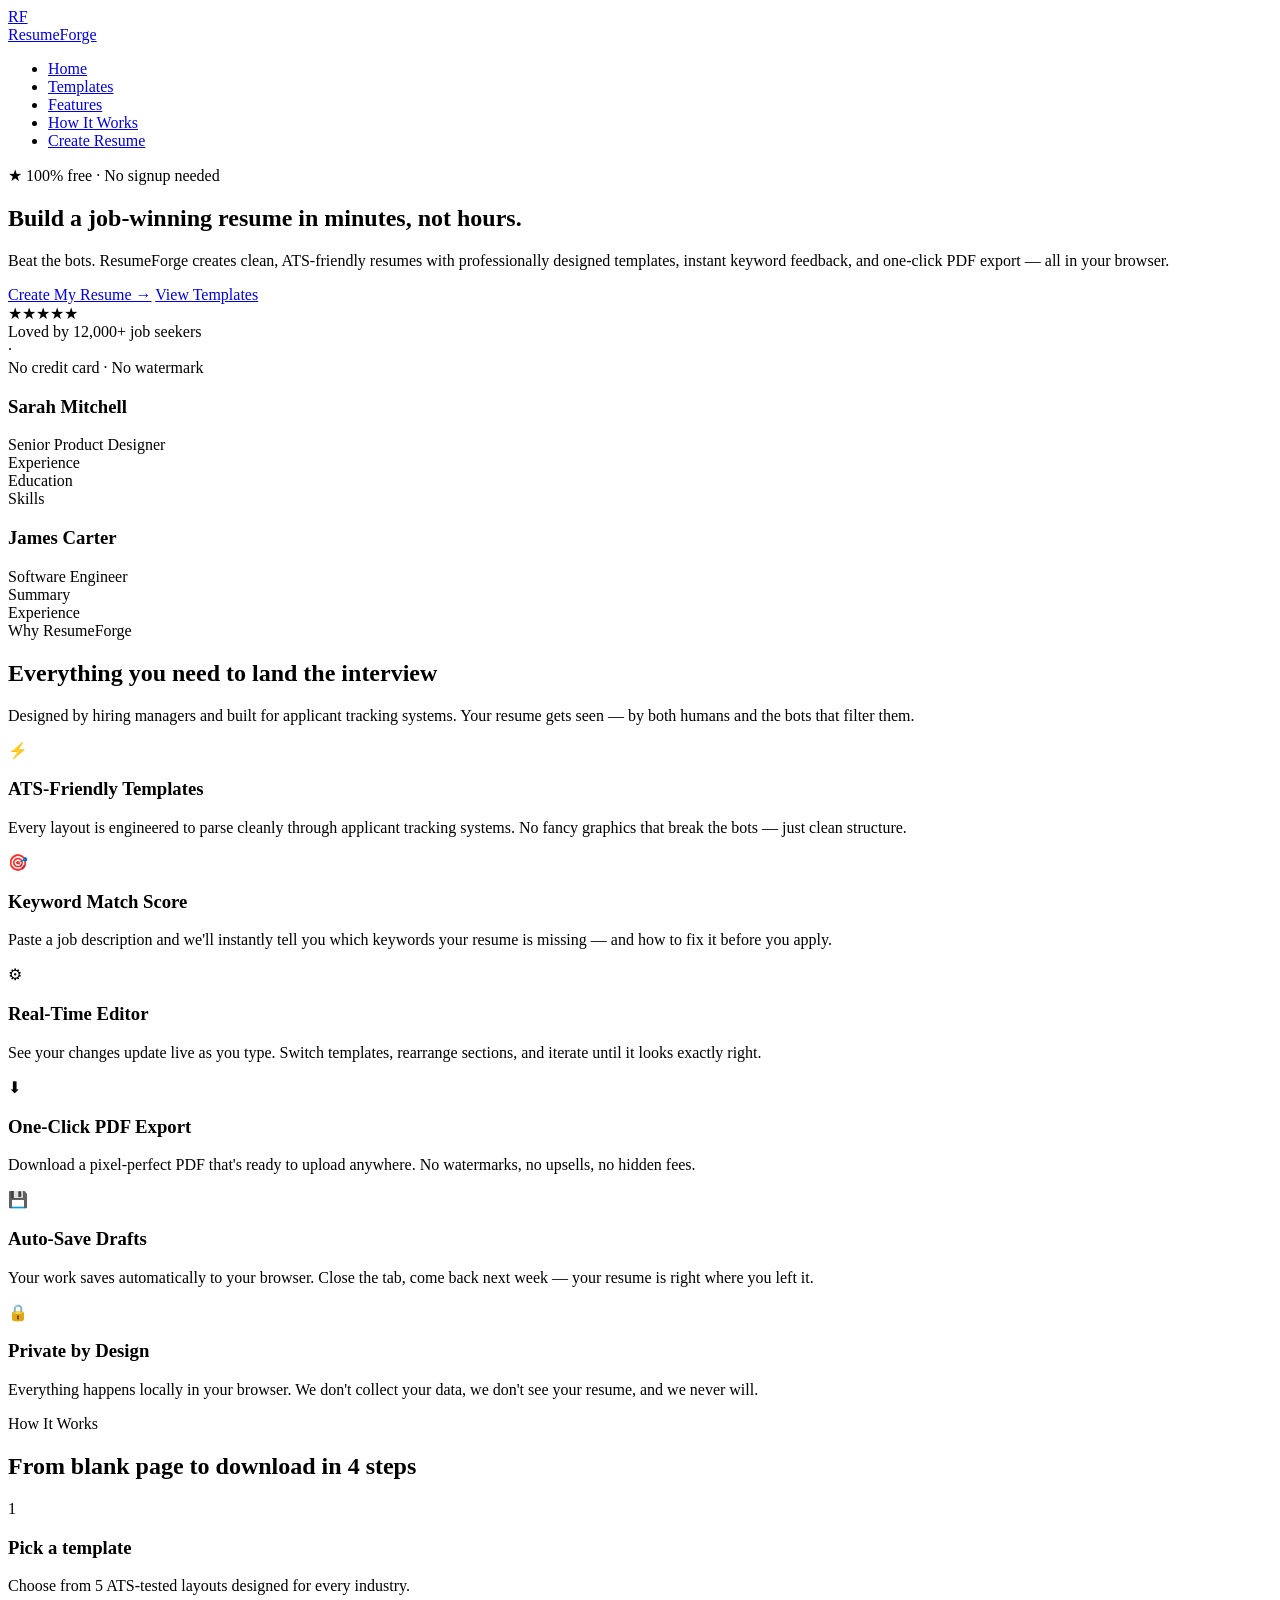
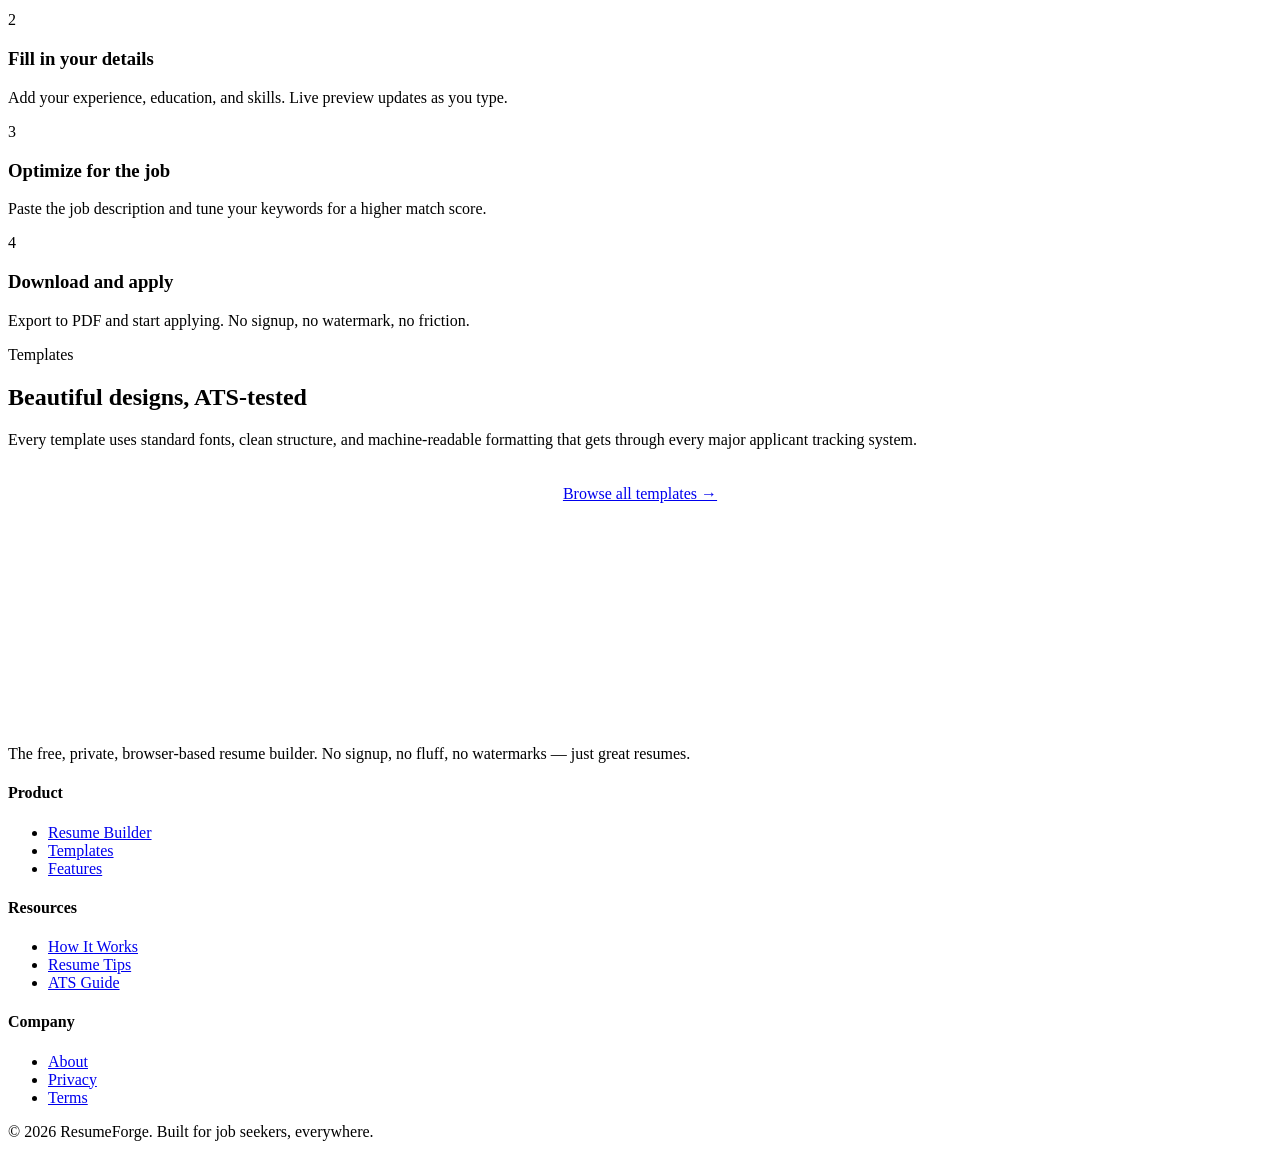
==== index.html @ 17ccef75 "Add initial index.html for ResumeForge project" ====
<!DOCTYPE html>
<html lang="en">
<head>
  <meta charset="UTF-8" />
  <meta name="viewport" content="width=device-width, initial-scale=1.0" />
  <title>ResumeForge — ATS-Friendly Resume Builder</title>
  <meta name="description" content="Create a professional, ATS-friendly resume in minutes. Choose from beautiful templates, get keyword feedback, and download as PDF — completely free." />
  <link rel="stylesheet" href="styles.css" />
  <link rel="preconnect" href="https://fonts.googleapis.com">
  <link rel="preconnect" href="https://fonts.gstatic.com" crossorigin>
  <link href="https://fonts.googleapis.com/css2?family=Inter:wght@400;500;600;700;800&display=swap" rel="stylesheet">
</head>
<body>

<!-- ============== NAVBAR ============== -->
<nav class="navbar">
  <div class="nav-inner">
    <a href="index.html" class="logo">
      <div class="logo-mark">RF</div>
      ResumeForge
    </a>
    <ul class="nav-links">
      <li><a href="index.html" class="active">Home</a></li>
      <li><a href="templates.html">Templates</a></li>
      <li><a href="#features">Features</a></li>
      <li><a href="#how">How It Works</a></li>
      <li><a href="builder.html" class="btn btn-primary btn-sm">Create Resume</a></li>
    </ul>
  </div>
</nav>

<!-- ============== HERO ============== -->
<section class="hero">
  <div class="hero-inner">
    <div class="hero-text">
      <div class="hero-eyebrow">
        <span>★</span> 100% free · No signup needed
      </div>
      <h1>Build a job-winning resume in <span>minutes</span>, not hours.</h1>
      <p class="lead">Beat the bots. ResumeForge creates clean, ATS-friendly resumes with professionally designed templates, instant keyword feedback, and one-click PDF export — all in your browser.</p>
      <div class="hero-cta">
        <a href="builder.html" class="btn btn-primary btn-lg">Create My Resume →</a>
        <a href="templates.html" class="btn btn-secondary btn-lg">View Templates</a>
      </div>
      <div class="hero-trust">
        <div>
          <div class="stars">★★★★★</div>
          <div>Loved by 12,000+ job seekers</div>
        </div>
        <div>·</div>
        <div>No credit card · No watermark</div>
      </div>
    </div>

    <div class="hero-visual">
      <div class="hero-resume-card">
        <div class="mini-resume">
          <h3>Sarah Mitchell</h3>
          <div class="mini-title">Senior Product Designer</div>
          <div class="mini-section">
            <div class="mini-section-title">Experience</div>
            <div class="mini-line med"></div>
            <div class="mini-line short"></div>
            <div class="mini-line"></div>
            <div class="mini-line med"></div>
          </div>
          <div class="mini-section">
            <div class="mini-section-title">Education</div>
            <div class="mini-line med"></div>
            <div class="mini-line short"></div>
          </div>
          <div class="mini-section">
            <div class="mini-section-title">Skills</div>
            <div class="mini-line"></div>
            <div class="mini-line short"></div>
          </div>
        </div>
      </div>
      <div class="hero-resume-card-2">
        <div class="mini-resume">
          <h3>James Carter</h3>
          <div class="mini-title">Software Engineer</div>
          <div class="mini-section">
            <div class="mini-section-title">Summary</div>
            <div class="mini-line"></div>
            <div class="mini-line med"></div>
          </div>
          <div class="mini-section">
            <div class="mini-section-title">Experience</div>
            <div class="mini-line med"></div>
            <div class="mini-line short"></div>
          </div>
        </div>
      </div>
    </div>
  </div>
</section>

<!-- ============== FEATURES ============== -->
<section class="section features" id="features">
  <div class="section-inner">
    <div class="section-header">
      <div class="section-eyebrow">Why ResumeForge</div>
      <h2>Everything you need to land the interview</h2>
      <p class="subtitle">Designed by hiring managers and built for applicant tracking systems. Your resume gets seen — by both humans and the bots that filter them.</p>
    </div>
    <div class="feature-grid">
      <div class="feature-card">
        <div class="feature-icon">⚡</div>
        <h3>ATS-Friendly Templates</h3>
        <p>Every layout is engineered to parse cleanly through applicant tracking systems. No fancy graphics that break the bots — just clean structure.</p>
      </div>
      <div class="feature-card">
        <div class="feature-icon">🎯</div>
        <h3>Keyword Match Score</h3>
        <p>Paste a job description and we'll instantly tell you which keywords your resume is missing — and how to fix it before you apply.</p>
      </div>
      <div class="feature-card">
        <div class="feature-icon">⚙</div>
        <h3>Real-Time Editor</h3>
        <p>See your changes update live as you type. Switch templates, rearrange sections, and iterate until it looks exactly right.</p>
      </div>
      <div class="feature-card">
        <div class="feature-icon">⬇</div>
        <h3>One-Click PDF Export</h3>
        <p>Download a pixel-perfect PDF that's ready to upload anywhere. No watermarks, no upsells, no hidden fees.</p>
      </div>
      <div class="feature-card">
        <div class="feature-icon">💾</div>
        <h3>Auto-Save Drafts</h3>
        <p>Your work saves automatically to your browser. Close the tab, come back next week — your resume is right where you left it.</p>
      </div>
      <div class="feature-card">
        <div class="feature-icon">🔒</div>
        <h3>Private by Design</h3>
        <p>Everything happens locally in your browser. We don't collect your data, we don't see your resume, and we never will.</p>
      </div>
    </div>
  </div>
</section>

<!-- ============== HOW IT WORKS ============== -->
<section class="section" id="how">
  <div class="section-inner">
    <div class="section-header">
      <div class="section-eyebrow">How It Works</div>
      <h2>From blank page to download in 4 steps</h2>
    </div>
    <div class="steps-grid">
      <div class="step">
        <div class="step-number">1</div>
        <h3>Pick a template</h3>
        <p>Choose from 5 ATS-tested layouts designed for every industry.</p>
      </div>
      <div class="step">
        <div class="step-number">2</div>
        <h3>Fill in your details</h3>
        <p>Add your experience, education, and skills. Live preview updates as you type.</p>
      </div>
      <div class="step">
        <div class="step-number">3</div>
        <h3>Optimize for the job</h3>
        <p>Paste the job description and tune your keywords for a higher match score.</p>
      </div>
      <div class="step">
        <div class="step-number">4</div>
        <h3>Download and apply</h3>
        <p>Export to PDF and start applying. No signup, no watermark, no friction.</p>
      </div>
    </div>
  </div>
</section>

<!-- ============== TEMPLATE PREVIEW ============== -->
<section class="section" style="background:var(--bg-light);">
  <div class="section-inner">
    <div class="section-header">
      <div class="section-eyebrow">Templates</div>
      <h2>Beautiful designs, ATS-tested</h2>
      <p class="subtitle">Every template uses standard fonts, clean structure, and machine-readable formatting that gets through every major applicant tracking system.</p>
    </div>
    <div class="templates-grid" id="home-templates"></div>
    <div style="text-align:center;margin-top:36px;">
      <a href="templates.html" class="btn btn-primary btn-lg">Browse all templates →</a>
    </div>
  </div>
</section>

<!-- ============== FINAL CTA ============== -->
<section class="section" style="background:linear-gradient(135deg, var(--primary), var(--primary-dark));color:white;text-align:center;">
  <div class="section-inner">
    <h2 style="color:white;font-size:2.6rem;margin-bottom:16px;">Ready to land your next role?</h2>
    <p style="color:rgba(255,255,255,0.9);font-size:1.15rem;max-width:560px;margin:0 auto 32px;">Stop wrestling with Word templates. Build your resume in 10 minutes and walk away with a polished PDF.</p>
    <a href="builder.html" class="btn btn-lg" style="background:white;color:var(--primary);">Start Building — It's Free →</a>
  </div>
</section>

<!-- ============== FOOTER ============== -->
<footer class="footer">
  <div class="footer-inner">
    <div class="footer-brand">
      <div class="logo" style="color:white;">
        <div class="logo-mark">RF</div>
        ResumeForge
      </div>
      <p>The free, private, browser-based resume builder. No signup, no fluff, no watermarks — just great resumes.</p>
    </div>
    <div>
      <h4>Product</h4>
      <ul>
        <li><a href="builder.html">Resume Builder</a></li>
        <li><a href="templates.html">Templates</a></li>
        <li><a href="#features">Features</a></li>
      </ul>
    </div>
    <div>
      <h4>Resources</h4>
      <ul>
        <li><a href="#how">How It Works</a></li>
        <li><a href="#">Resume Tips</a></li>
        <li><a href="#">ATS Guide</a></li>
      </ul>
    </div>
    <div>
      <h4>Company</h4>
      <ul>
        <li><a href="#">About</a></li>
        <li><a href="#">Privacy</a></li>
        <li><a href="#">Terms</a></li>
      </ul>
    </div>
  </div>
  <div class="footer-bottom">
    © 2026 ResumeForge. Built for job seekers, everywhere.
  </div>
</footer>

<script src="js/templates.js"></script>
<script src="js/main.js"></script>
</body>
</html>
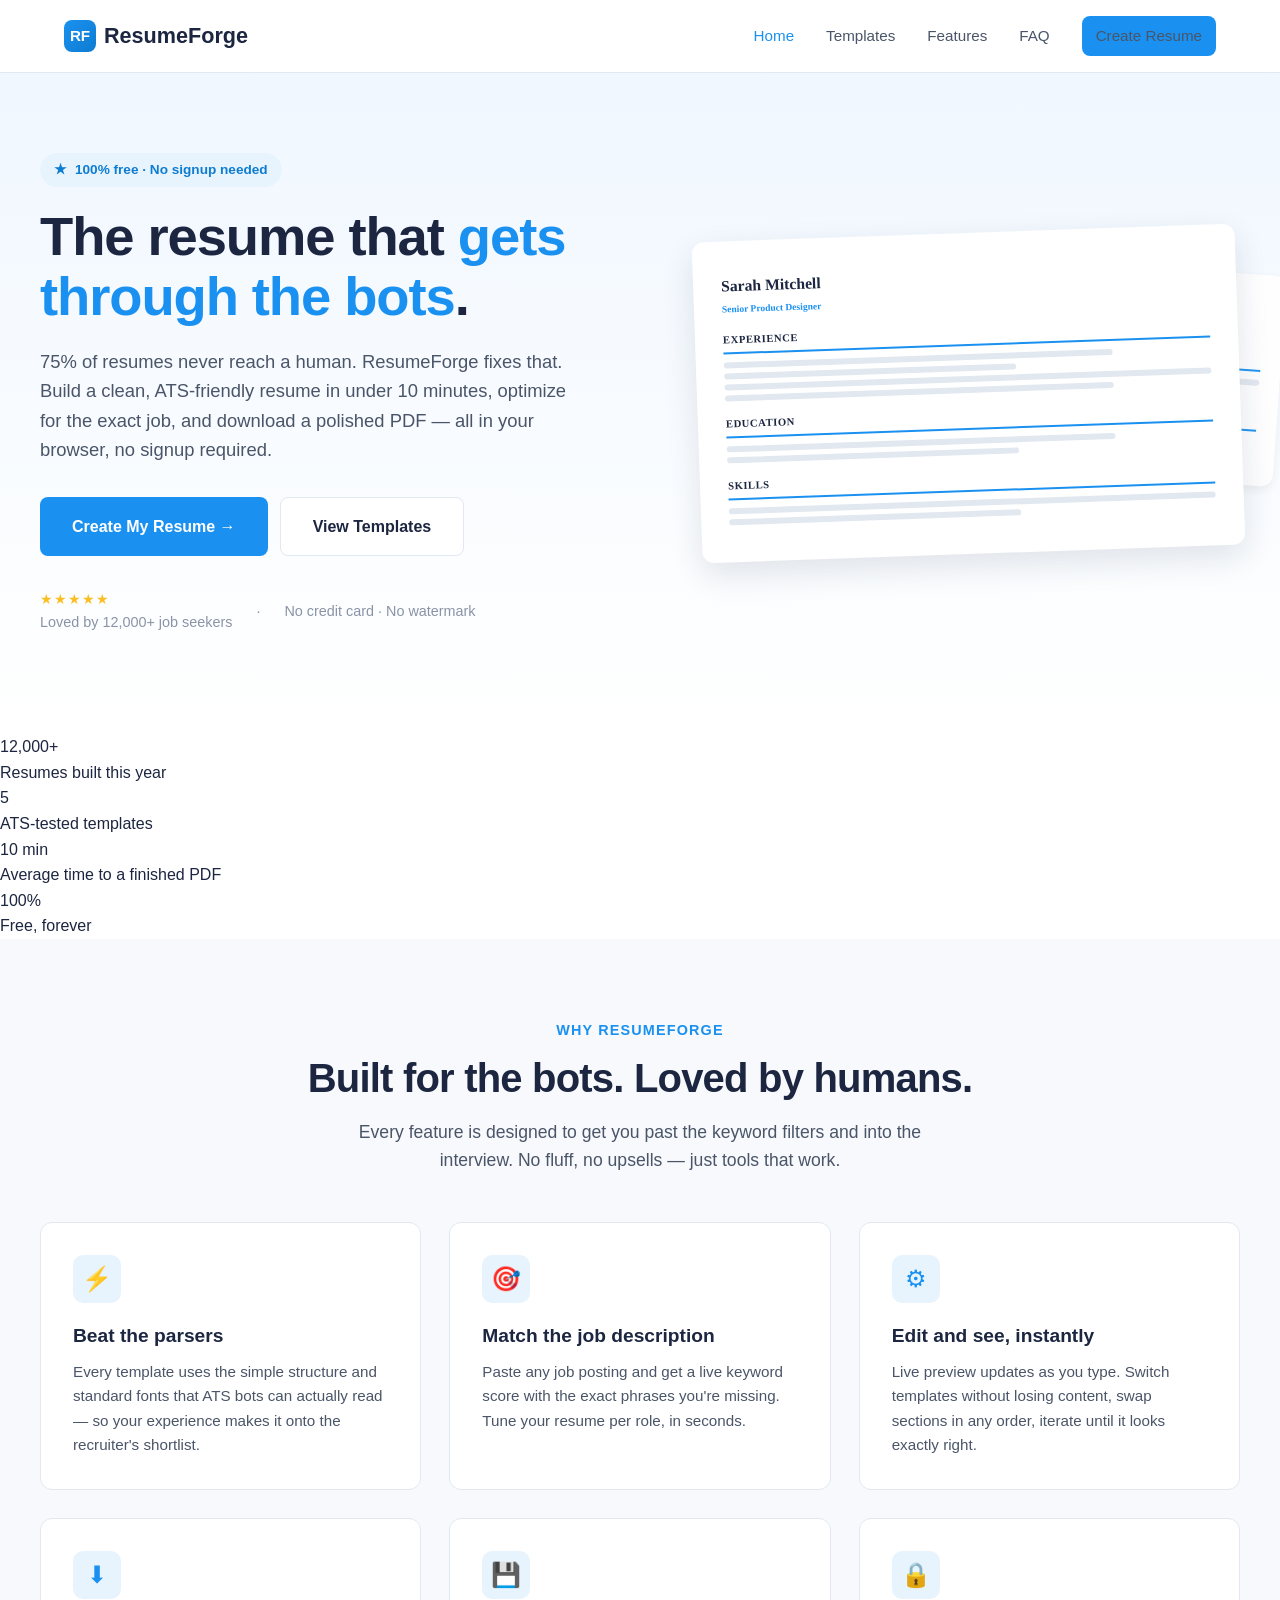
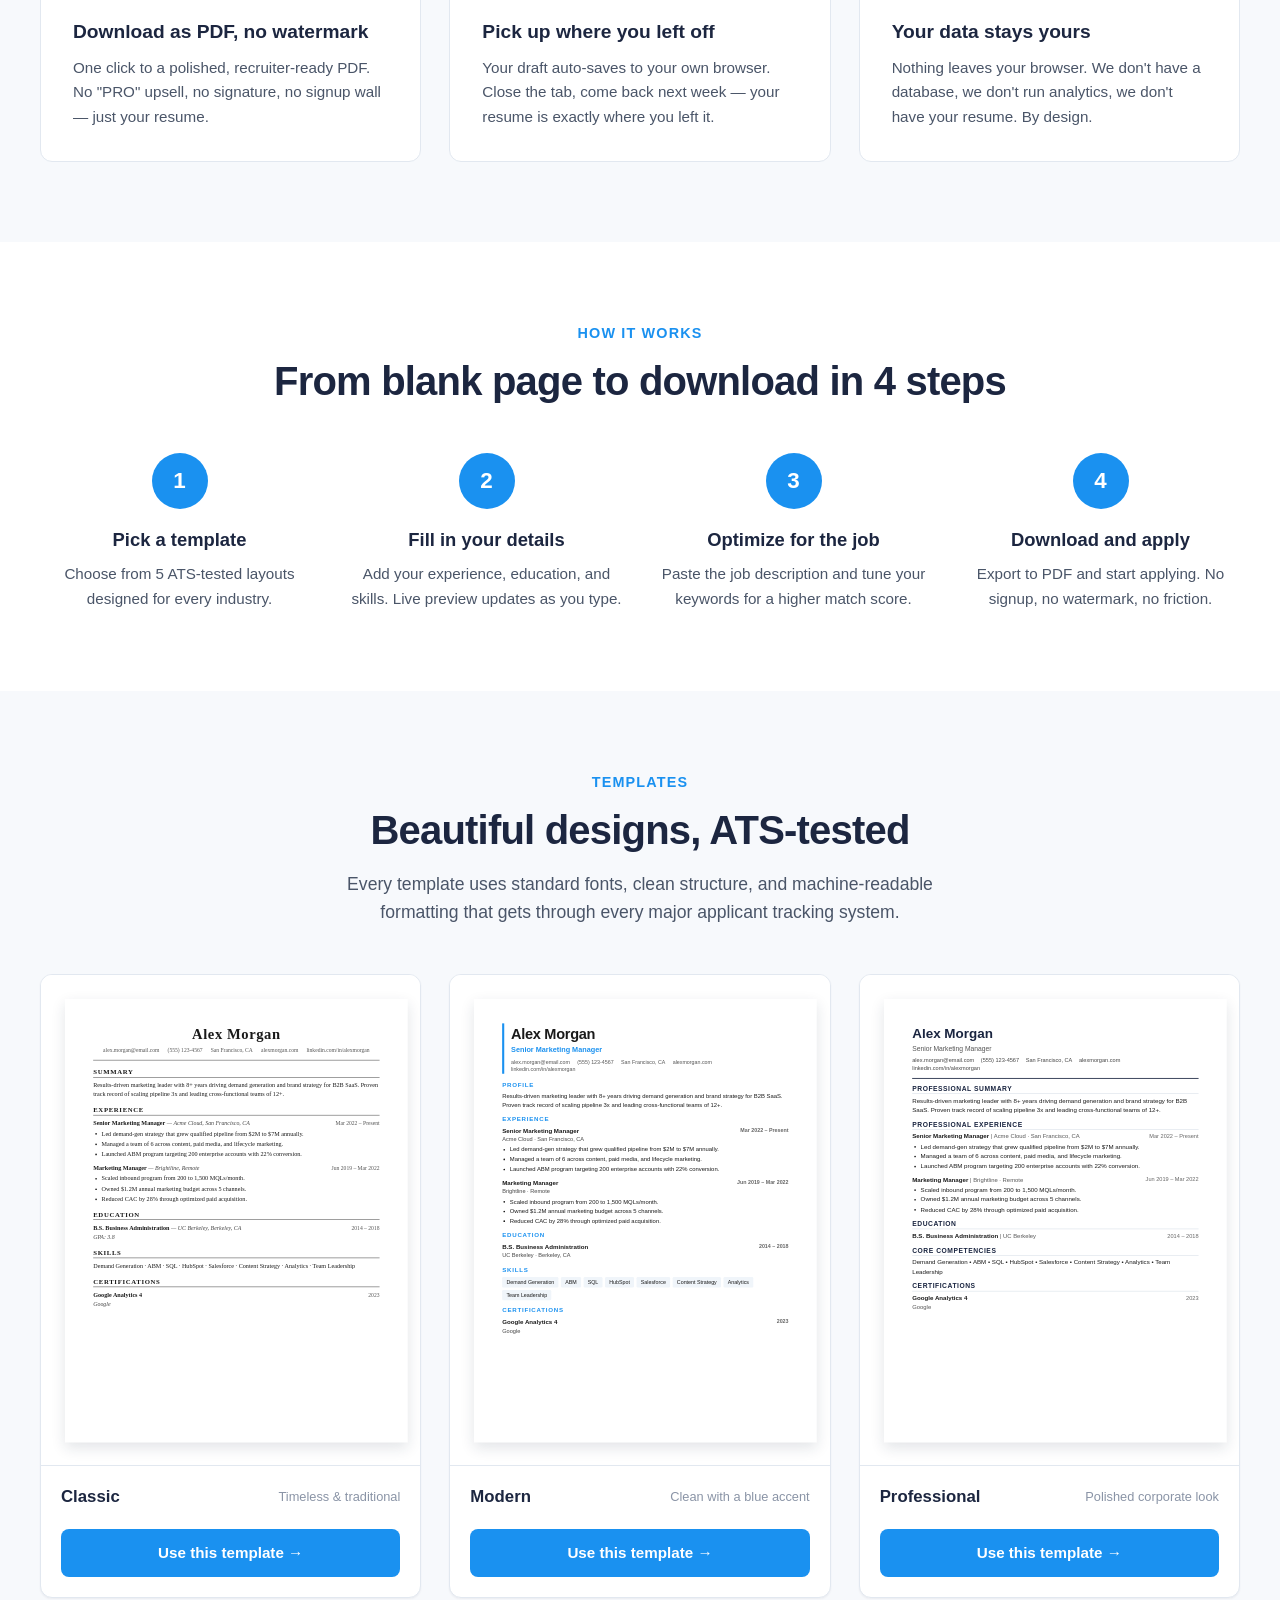
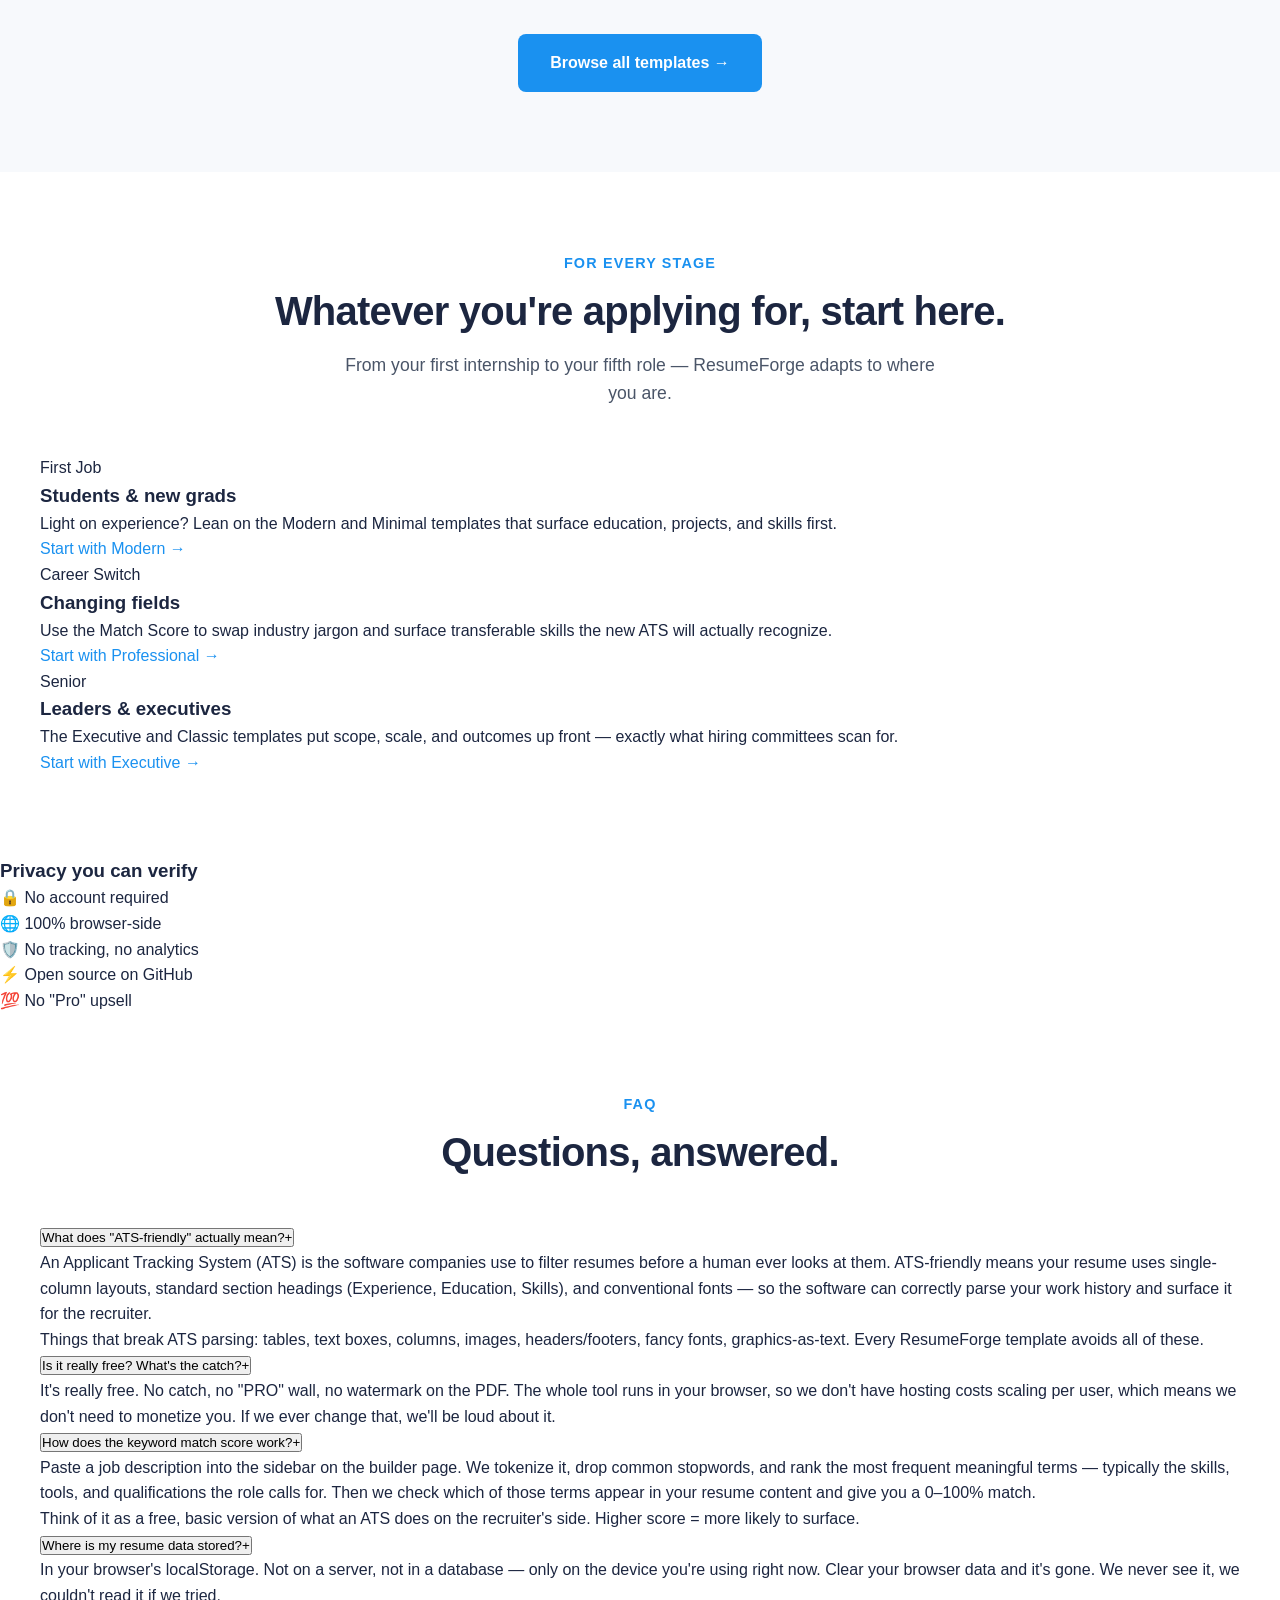
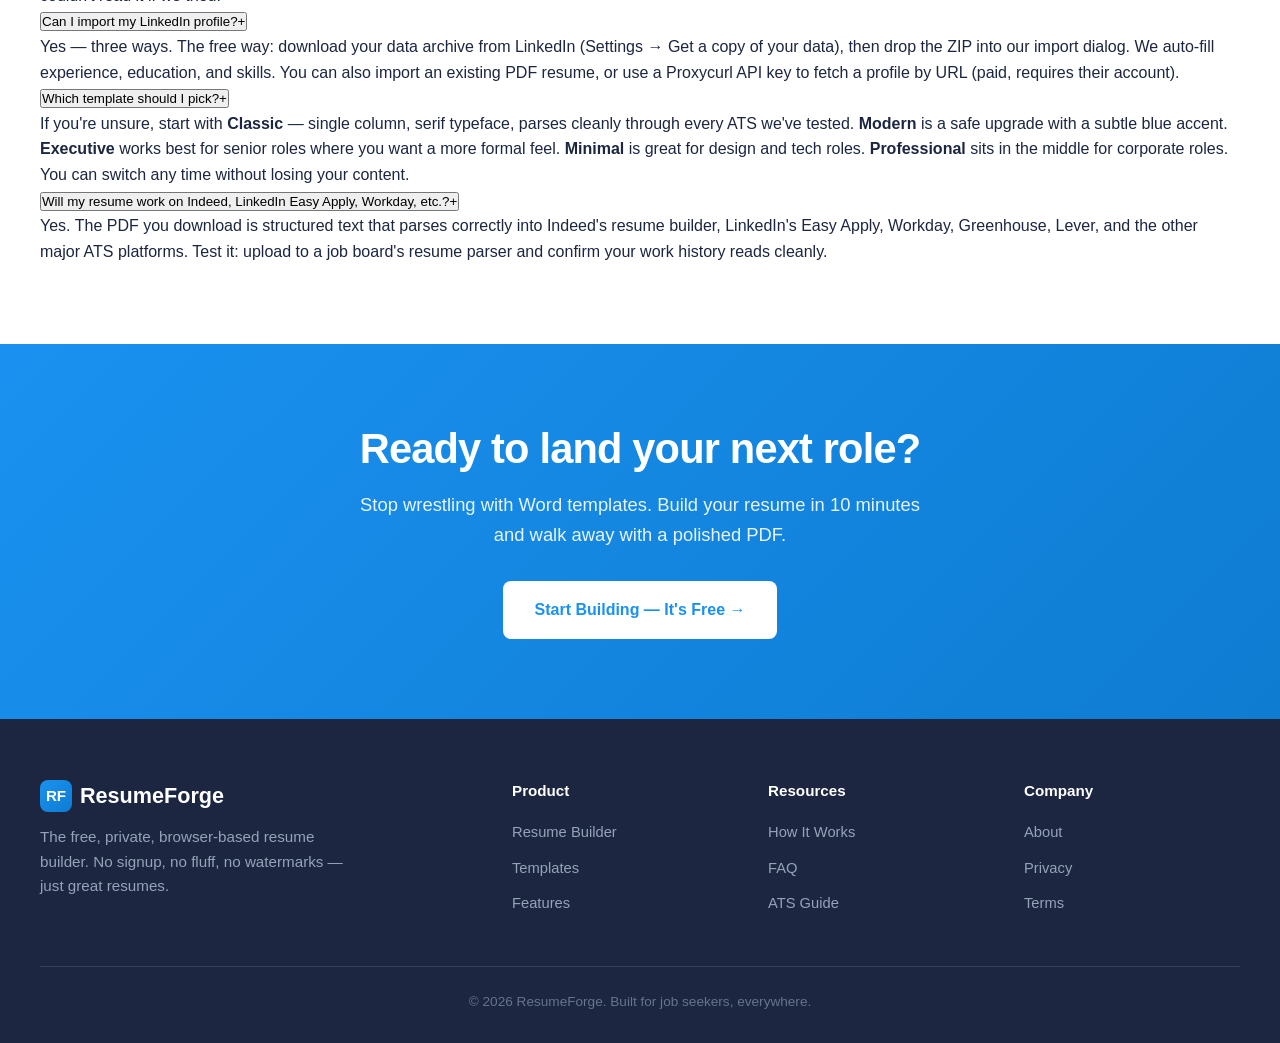
==== commit 93f5d221: "Refactor index.html for improved layout and content" ====
--- a/index.html
+++ b/index.html
@@ -11,231 +11,153 @@
   <link href="https://fonts.googleapis.com/css2?family=Inter:wght@400;500;600;700;800&display=swap" rel="stylesheet">
 </head>
 <body>
-
-<!-- ============== NAVBAR ============== -->
-<nav class="navbar">
-  <div class="nav-inner">
-    <a href="index.html" class="logo">
-      <div class="logo-mark">RF</div>
-      ResumeForge
-    </a>
-    <ul class="nav-links">
-      <li><a href="index.html" class="active">Home</a></li>
-      <li><a href="templates.html">Templates</a></li>
-      <li><a href="#features">Features</a></li>
-      <li><a href="#how">How It Works</a></li>
-      <li><a href="builder.html" class="btn btn-primary btn-sm">Create Resume</a></li>
-    </ul>
-  </div>
-</nav>
-
-<!-- ============== HERO ============== -->
-<section class="hero">
-  <div class="hero-inner">
-    <div class="hero-text">
-      <div class="hero-eyebrow">
-        <span>★</span> 100% free · No signup needed
-      </div>
-      <h1>Build a job-winning resume in <span>minutes</span>, not hours.</h1>
-      <p class="lead">Beat the bots. ResumeForge creates clean, ATS-friendly resumes with professionally designed templates, instant keyword feedback, and one-click PDF export — all in your browser.</p>
-      <div class="hero-cta">
-        <a href="builder.html" class="btn btn-primary btn-lg">Create My Resume →</a>
-        <a href="templates.html" class="btn btn-secondary btn-lg">View Templates</a>
-      </div>
-      <div class="hero-trust">
-        <div>
-          <div class="stars">★★★★★</div>
-          <div>Loved by 12,000+ job seekers</div>
-        </div>
-        <div>·</div>
-        <div>No credit card · No watermark</div>
-      </div>
+<nav class="navbar"><div class="nav-inner">
+  <a href="index.html" class="logo"><div class="logo-mark">RF</div>ResumeForge</a>
+  <ul class="nav-links">
+    <li><a href="index.html" class="active">Home</a></li>
+    <li><a href="templates.html">Templates</a></li>
+    <li><a href="#features">Features</a></li>
+    <li><a href="#faq">FAQ</a></li>
+    <li><a href="builder.html" class="btn btn-primary btn-sm">Create Resume</a></li>
+  </ul>
+</div></nav>
+<section class="hero"><div class="hero-inner">
+  <div class="hero-text">
+    <div class="hero-eyebrow"><span>★</span> 100% free · No signup needed</div>
+    <h1>The resume that <span>gets through the bots</span>.</h1>
+    <p class="lead">75% of resumes never reach a human. ResumeForge fixes that. Build a clean, ATS-friendly resume in under 10 minutes, optimize for the exact job, and download a polished PDF — all in your browser, no signup required.</p>
+    <div class="hero-cta">
+      <a href="builder.html" class="btn btn-primary btn-lg">Create My Resume →</a>
+      <a href="templates.html" class="btn btn-secondary btn-lg">View Templates</a>
     </div>
-
-    <div class="hero-visual">
-      <div class="hero-resume-card">
-        <div class="mini-resume">
-          <h3>Sarah Mitchell</h3>
-          <div class="mini-title">Senior Product Designer</div>
-          <div class="mini-section">
-            <div class="mini-section-title">Experience</div>
-            <div class="mini-line med"></div>
-            <div class="mini-line short"></div>
-            <div class="mini-line"></div>
-            <div class="mini-line med"></div>
-          </div>
-          <div class="mini-section">
-            <div class="mini-section-title">Education</div>
-            <div class="mini-line med"></div>
-            <div class="mini-line short"></div>
-          </div>
-          <div class="mini-section">
-            <div class="mini-section-title">Skills</div>
-            <div class="mini-line"></div>
-            <div class="mini-line short"></div>
-          </div>
-        </div>
-      </div>
-      <div class="hero-resume-card-2">
-        <div class="mini-resume">
-          <h3>James Carter</h3>
-          <div class="mini-title">Software Engineer</div>
-          <div class="mini-section">
-            <div class="mini-section-title">Summary</div>
-            <div class="mini-line"></div>
-            <div class="mini-line med"></div>
-          </div>
-          <div class="mini-section">
-            <div class="mini-section-title">Experience</div>
-            <div class="mini-line med"></div>
-            <div class="mini-line short"></div>
-          </div>
-        </div>
-      </div>
+    <div class="hero-trust">
+      <div><div class="stars">★★★★★</div><div>Loved by 12,000+ job seekers</div></div>
+      <div>·</div>
+      <div>No credit card · No watermark</div>
     </div>
   </div>
-</section>
-
-<!-- ============== FEATURES ============== -->
-<section class="section features" id="features">
-  <div class="section-inner">
-    <div class="section-header">
-      <div class="section-eyebrow">Why ResumeForge</div>
-      <h2>Everything you need to land the interview</h2>
-      <p class="subtitle">Designed by hiring managers and built for applicant tracking systems. Your resume gets seen — by both humans and the bots that filter them.</p>
-    </div>
-    <div class="feature-grid">
-      <div class="feature-card">
-        <div class="feature-icon">⚡</div>
-        <h3>ATS-Friendly Templates</h3>
-        <p>Every layout is engineered to parse cleanly through applicant tracking systems. No fancy graphics that break the bots — just clean structure.</p>
+  <div class="hero-visual">
+    <div class="hero-resume-card"><div class="mini-resume">
+      <h3>Sarah Mitchell</h3>
+      <div class="mini-title">Senior Product Designer</div>
+      <div class="mini-section"><div class="mini-section-title">Experience</div>
+        <div class="mini-line med"></div><div class="mini-line short"></div><div class="mini-line"></div><div class="mini-line med"></div>
       </div>
-      <div class="feature-card">
-        <div class="feature-icon">🎯</div>
-        <h3>Keyword Match Score</h3>
-        <p>Paste a job description and we'll instantly tell you which keywords your resume is missing — and how to fix it before you apply.</p>
+      <div class="mini-section"><div class="mini-section-title">Education</div>
+        <div class="mini-line med"></div><div class="mini-line short"></div>
       </div>
-      <div class="feature-card">
-        <div class="feature-icon">⚙</div>
-        <h3>Real-Time Editor</h3>
-        <p>See your changes update live as you type. Switch templates, rearrange sections, and iterate until it looks exactly right.</p>
+      <div class="mini-section"><div class="mini-section-title">Skills</div>
+        <div class="mini-line"></div><div class="mini-line short"></div>
       </div>
-      <div class="feature-card">
-        <div class="feature-icon">⬇</div>
-        <h3>One-Click PDF Export</h3>
-        <p>Download a pixel-perfect PDF that's ready to upload anywhere. No watermarks, no upsells, no hidden fees.</p>
+    </div></div>
+    <div class="hero-resume-card-2"><div class="mini-resume">
+      <h3>James Carter</h3>
+      <div class="mini-title">Software Engineer</div>
+      <div class="mini-section"><div class="mini-section-title">Summary</div>
+        <div class="mini-line"></div><div class="mini-line med"></div>
       </div>
-      <div class="feature-card">
-        <div class="feature-icon">💾</div>
-        <h3>Auto-Save Drafts</h3>
-        <p>Your work saves automatically to your browser. Close the tab, come back next week — your resume is right where you left it.</p>
+      <div class="mini-section"><div class="mini-section-title">Experience</div>
+        <div class="mini-line med"></div><div class="mini-line short"></div>
       </div>
-      <div class="feature-card">
-        <div class="feature-icon">🔒</div>
-        <h3>Private by Design</h3>
-        <p>Everything happens locally in your browser. We don't collect your data, we don't see your resume, and we never will.</p>
-      </div>
-    </div>
+    </div></div>
   </div>
-</section>
-
-<!-- ============== HOW IT WORKS ============== -->
-<section class="section" id="how">
-  <div class="section-inner">
-    <div class="section-header">
-      <div class="section-eyebrow">How It Works</div>
-      <h2>From blank page to download in 4 steps</h2>
-    </div>
-    <div class="steps-grid">
-      <div class="step">
-        <div class="step-number">1</div>
-        <h3>Pick a template</h3>
-        <p>Choose from 5 ATS-tested layouts designed for every industry.</p>
-      </div>
-      <div class="step">
-        <div class="step-number">2</div>
-        <h3>Fill in your details</h3>
-        <p>Add your experience, education, and skills. Live preview updates as you type.</p>
-      </div>
-      <div class="step">
-        <div class="step-number">3</div>
-        <h3>Optimize for the job</h3>
-        <p>Paste the job description and tune your keywords for a higher match score.</p>
-      </div>
-      <div class="step">
-        <div class="step-number">4</div>
-        <h3>Download and apply</h3>
-        <p>Export to PDF and start applying. No signup, no watermark, no friction.</p>
-      </div>
-    </div>
+</div></section>
+<section class="stats-bar"><div class="stats-bar-inner">
+  <div class="stat-block"><span class="stat-num">12,000+</span><div class="stat-label">Resumes built this year</div></div>
+  <div class="stat-block"><span class="stat-num">5</span><div class="stat-label">ATS-tested templates</div></div>
+  <div class="stat-block"><span class="stat-num">10 min</span><div class="stat-label">Average time to a finished PDF</div></div>
+  <div class="stat-block"><span class="stat-num">100%</span><div class="stat-label">Free, forever</div></div>
+</div></section>
+<section class="section features" id="features"><div class="section-inner">
+  <div class="section-header">
+    <div class="section-eyebrow">Why ResumeForge</div>
+    <h2>Built for the bots. Loved by humans.</h2>
+    <p class="subtitle">Every feature is designed to get you past the keyword filters and into the interview. No fluff, no upsells — just tools that work.</p>
   </div>
-</section>
-
-<!-- ============== TEMPLATE PREVIEW ============== -->
-<section class="section" style="background:var(--bg-light);">
-  <div class="section-inner">
-    <div class="section-header">
-      <div class="section-eyebrow">Templates</div>
-      <h2>Beautiful designs, ATS-tested</h2>
-      <p class="subtitle">Every template uses standard fonts, clean structure, and machine-readable formatting that gets through every major applicant tracking system.</p>
-    </div>
-    <div class="templates-grid" id="home-templates"></div>
-    <div style="text-align:center;margin-top:36px;">
-      <a href="templates.html" class="btn btn-primary btn-lg">Browse all templates →</a>
-    </div>
+  <div class="feature-grid">
+    <div class="feature-card"><div class="feature-icon">⚡</div><h3>Beat the parsers</h3><p>Every template uses the simple structure and standard fonts that ATS bots can actually read — so your experience makes it onto the recruiter's shortlist.</p></div>
+    <div class="feature-card"><div class="feature-icon">🎯</div><h3>Match the job description</h3><p>Paste any job posting and get a live keyword score with the exact phrases you're missing. Tune your resume per role, in seconds.</p></div>
+    <div class="feature-card"><div class="feature-icon">⚙</div><h3>Edit and see, instantly</h3><p>Live preview updates as you type. Switch templates without losing content, swap sections in any order, iterate until it looks exactly right.</p></div>
+    <div class="feature-card"><div class="feature-icon">⬇</div><h3>Download as PDF, no watermark</h3><p>One click to a polished, recruiter-ready PDF. No "PRO" upsell, no signature, no signup wall — just your resume.</p></div>
+    <div class="feature-card"><div class="feature-icon">💾</div><h3>Pick up where you left off</h3><p>Your draft auto-saves to your own browser. Close the tab, come back next week — your resume is exactly where you left it.</p></div>
+    <div class="feature-card"><div class="feature-icon">🔒</div><h3>Your data stays yours</h3><p>Nothing leaves your browser. We don't have a database, we don't run analytics, we don't have your resume. By design.</p></div>
   </div>
-</section>
-
-<!-- ============== FINAL CTA ============== -->
-<section class="section" style="background:linear-gradient(135deg, var(--primary), var(--primary-dark));color:white;text-align:center;">
-  <div class="section-inner">
-    <h2 style="color:white;font-size:2.6rem;margin-bottom:16px;">Ready to land your next role?</h2>
-    <p style="color:rgba(255,255,255,0.9);font-size:1.15rem;max-width:560px;margin:0 auto 32px;">Stop wrestling with Word templates. Build your resume in 10 minutes and walk away with a polished PDF.</p>
-    <a href="builder.html" class="btn btn-lg" style="background:white;color:var(--primary);">Start Building — It's Free →</a>
+</div></section>
+<section class="section" id="how"><div class="section-inner">
+  <div class="section-header">
+    <div class="section-eyebrow">How It Works</div>
+    <h2>From blank page to download in 4 steps</h2>
   </div>
-</section>
-
-<!-- ============== FOOTER ============== -->
-<footer class="footer">
-  <div class="footer-inner">
-    <div class="footer-brand">
-      <div class="logo" style="color:white;">
-        <div class="logo-mark">RF</div>
-        ResumeForge
-      </div>
-      <p>The free, private, browser-based resume builder. No signup, no fluff, no watermarks — just great resumes.</p>
-    </div>
-    <div>
-      <h4>Product</h4>
-      <ul>
-        <li><a href="builder.html">Resume Builder</a></li>
-        <li><a href="templates.html">Templates</a></li>
-        <li><a href="#features">Features</a></li>
-      </ul>
-    </div>
-    <div>
-      <h4>Resources</h4>
-      <ul>
-        <li><a href="#how">How It Works</a></li>
-        <li><a href="#">Resume Tips</a></li>
-        <li><a href="#">ATS Guide</a></li>
-      </ul>
-    </div>
-    <div>
-      <h4>Company</h4>
-      <ul>
-        <li><a href="#">About</a></li>
-        <li><a href="#">Privacy</a></li>
-        <li><a href="#">Terms</a></li>
-      </ul>
-    </div>
+  <div class="steps-grid">
+    <div class="step"><div class="step-number">1</div><h3>Pick a template</h3><p>Choose from 5 ATS-tested layouts designed for every industry.</p></div>
+    <div class="step"><div class="step-number">2</div><h3>Fill in your details</h3><p>Add your experience, education, and skills. Live preview updates as you type.</p></div>
+    <div class="step"><div class="step-number">3</div><h3>Optimize for the job</h3><p>Paste the job description and tune your keywords for a higher match score.</p></div>
+    <div class="step"><div class="step-number">4</div><h3>Download and apply</h3><p>Export to PDF and start applying. No signup, no watermark, no friction.</p></div>
   </div>
-  <div class="footer-bottom">
-    © 2026 ResumeForge. Built for job seekers, everywhere.
+</div></section>
+<section class="section" style="background:var(--bg-light);"><div class="section-inner">
+  <div class="section-header">
+    <div class="section-eyebrow">Templates</div>
+    <h2>Beautiful designs, ATS-tested</h2>
+    <p class="subtitle">Every template uses standard fonts, clean structure, and machine-readable formatting that gets through every major applicant tracking system.</p>
   </div>
+  <div class="templates-grid" id="home-templates"></div>
+  <div style="text-align:center;margin-top:36px;"><a href="templates.html" class="btn btn-primary btn-lg">Browse all templates →</a></div>
+</div></section>
+<section class="section usecases"><div class="section-inner">
+  <div class="section-header">
+    <div class="section-eyebrow">For every stage</div>
+    <h2>Whatever you're applying for, start here.</h2>
+    <p class="subtitle">From your first internship to your fifth role — ResumeForge adapts to where you are.</p>
+  </div>
+  <div class="usecase-grid">
+    <div class="usecase-card"><span class="usecase-tag">First Job</span><h3>Students &amp; new grads</h3><p>Light on experience? Lean on the Modern and Minimal templates that surface education, projects, and skills first.</p><a href="builder.html?template=modern">Start with Modern →</a></div>
+    <div class="usecase-card"><span class="usecase-tag">Career Switch</span><h3>Changing fields</h3><p>Use the Match Score to swap industry jargon and surface transferable skills the new ATS will actually recognize.</p><a href="builder.html?template=professional">Start with Professional →</a></div>
+    <div class="usecase-card"><span class="usecase-tag">Senior</span><h3>Leaders &amp; executives</h3><p>The Executive and Classic templates put scope, scale, and outcomes up front — exactly what hiring committees scan for.</p><a href="builder.html?template=executive">Start with Executive →</a></div>
+  </div>
+</div></section>
+<section class="trust-strip"><div class="trust-strip-inner">
+  <h3>Privacy you can verify</h3>
+  <div class="trust-badges">
+    <div class="trust-badge"><span class="badge-icon">🔒</span> No account required</div>
+    <div class="trust-badge"><span class="badge-icon">🌐</span> 100% browser-side</div>
+    <div class="trust-badge"><span class="badge-icon">🛡️</span> No tracking, no analytics</div>
+    <div class="trust-badge"><span class="badge-icon">⚡</span> Open source on GitHub</div>
+    <div class="trust-badge"><span class="badge-icon">💯</span> No "Pro" upsell</div>
+  </div>
+</div></section>
+<section class="section faq" id="faq"><div class="section-inner">
+  <div class="section-header">
+    <div class="section-eyebrow">FAQ</div>
+    <h2>Questions, answered.</h2>
+  </div>
+  <div class="faq-list">
+    <div class="faq-item open"><button class="faq-question">What does "ATS-friendly" actually mean?<span class="faq-toggle">+</span></button><div class="faq-answer"><p>An Applicant Tracking System (ATS) is the software companies use to filter resumes before a human ever looks at them. ATS-friendly means your resume uses single-column layouts, standard section headings (Experience, Education, Skills), and conventional fonts — so the software can correctly parse your work history and surface it for the recruiter.</p><p>Things that break ATS parsing: tables, text boxes, columns, images, headers/footers, fancy fonts, graphics-as-text. Every ResumeForge template avoids all of these.</p></div></div>
+    <div class="faq-item"><button class="faq-question">Is it really free? What's the catch?<span class="faq-toggle">+</span></button><div class="faq-answer"><p>It's really free. No catch, no "PRO" wall, no watermark on the PDF. The whole tool runs in your browser, so we don't have hosting costs scaling per user, which means we don't need to monetize you. If we ever change that, we'll be loud about it.</p></div></div>
+    <div class="faq-item"><button class="faq-question">How does the keyword match score work?<span class="faq-toggle">+</span></button><div class="faq-answer"><p>Paste a job description into the sidebar on the builder page. We tokenize it, drop common stopwords, and rank the most frequent meaningful terms — typically the skills, tools, and qualifications the role calls for. Then we check which of those terms appear in your resume content and give you a 0–100% match.</p><p>Think of it as a free, basic version of what an ATS does on the recruiter's side. Higher score = more likely to surface.</p></div></div>
+    <div class="faq-item"><button class="faq-question">Where is my resume data stored?<span class="faq-toggle">+</span></button><div class="faq-answer"><p>In your browser's localStorage. Not on a server, not in a database — only on the device you're using right now. Clear your browser data and it's gone. We never see it, we couldn't read it if we tried.</p></div></div>
+    <div class="faq-item"><button class="faq-question">Can I import my LinkedIn profile?<span class="faq-toggle">+</span></button><div class="faq-answer"><p>Yes — three ways. The free way: download your data archive from LinkedIn (Settings → Get a copy of your data), then drop the ZIP into our import dialog. We auto-fill experience, education, and skills. You can also import an existing PDF resume, or use a Proxycurl API key to fetch a profile by URL (paid, requires their account).</p></div></div>
+    <div class="faq-item"><button class="faq-question">Which template should I pick?<span class="faq-toggle">+</span></button><div class="faq-answer"><p>If you're unsure, start with <strong>Classic</strong> — single column, serif typeface, parses cleanly through every ATS we've tested. <strong>Modern</strong> is a safe upgrade with a subtle blue accent. <strong>Executive</strong> works best for senior roles where you want a more formal feel. <strong>Minimal</strong> is great for design and tech roles. <strong>Professional</strong> sits in the middle for corporate roles. You can switch any time without losing your content.</p></div></div>
+    <div class="faq-item"><button class="faq-question">Will my resume work on Indeed, LinkedIn Easy Apply, Workday, etc.?<span class="faq-toggle">+</span></button><div class="faq-answer"><p>Yes. The PDF you download is structured text that parses correctly into Indeed's resume builder, LinkedIn's Easy Apply, Workday, Greenhouse, Lever, and the other major ATS platforms. Test it: upload to a job board's resume parser and confirm your work history reads cleanly.</p></div></div>
+  </div>
+</div></section>
+<section class="section" style="background:linear-gradient(135deg, var(--primary), var(--primary-dark));color:white;text-align:center;"><div class="section-inner">
+  <h2 style="color:white;font-size:2.6rem;margin-bottom:16px;">Ready to land your next role?</h2>
+  <p style="color:rgba(255,255,255,0.9);font-size:1.15rem;max-width:560px;margin:0 auto 32px;">Stop wrestling with Word templates. Build your resume in 10 minutes and walk away with a polished PDF.</p>
+  <a href="builder.html" class="btn btn-lg" style="background:white;color:var(--primary);">Start Building — It's Free →</a>
+</div></section>
+<footer class="footer"><div class="footer-inner">
+  <div class="footer-brand"><div class="logo" style="color:white;"><div class="logo-mark">RF</div>ResumeForge</div><p>The free, private, browser-based resume builder. No signup, no fluff, no watermarks — just great resumes.</p></div>
+  <div><h4>Product</h4><ul><li><a href="builder.html">Resume Builder</a></li><li><a href="templates.html">Templates</a></li><li><a href="#features">Features</a></li></ul></div>
+  <div><h4>Resources</h4><ul><li><a href="#how">How It Works</a></li><li><a href="#faq">FAQ</a></li><li><a href="#">ATS Guide</a></li></ul></div>
+  <div><h4>Company</h4><ul><li><a href="#">About</a></li><li><a href="#">Privacy</a></li><li><a href="#">Terms</a></li></ul></div>
+</div>
+<div class="footer-bottom">© 2026 ResumeForge. Built for job seekers, everywhere.</div>
 </footer>
-
 <script src="js/templates.js"></script>
 <script src="js/main.js"></script>
+<script>
+  document.querySelectorAll('.faq-question').forEach(btn => { btn.addEventListener('click', () => { btn.parentElement.classList.toggle('open'); }); });
+</script>
 </body>
 </html>
--- a/styles.css
+++ b/styles.css
@@ -0,0 +1,282 @@
+/* ============================================
+   ResumeForge - Shared Styles
+   Inspired by resume.io aesthetic
+   ============================================ */
+
+:root {
+  --primary: #1a91f0;
+  --primary-dark: #0e7cd1;
+  --primary-light: #e8f4fd;
+  --accent: #ff6b35;
+  --text-dark: #1c2640;
+  --text-body: #4a5568;
+  --text-muted: #8a94a6;
+  --bg-light: #f7f9fc;
+  --bg-white: #ffffff;
+  --border: #e2e8f0;
+  --success: #16a34a;
+  --warning: #f59e0b;
+  --danger: #dc2626;
+  --shadow-sm: 0 1px 2px rgba(28, 38, 64, 0.06);
+  --shadow-md: 0 4px 12px rgba(28, 38, 64, 0.08);
+  --shadow-lg: 0 12px 32px rgba(28, 38, 64, 0.12);
+  --radius: 8px;
+  --radius-lg: 12px;
+  --max-width: 1200px;
+}
+* { margin: 0; padding: 0; box-sizing: border-box; }
+html { scroll-behavior: smooth; }
+body {
+  font-family: -apple-system, BlinkMacSystemFont, 'Inter', 'Segoe UI', Roboto, sans-serif;
+  color: var(--text-dark);
+  background: var(--bg-white);
+  line-height: 1.6;
+  -webkit-font-smoothing: antialiased;
+}
+a { color: var(--primary); text-decoration: none; }
+a:hover { color: var(--primary-dark); }
+img { max-width: 100%; display: block; }
+.navbar { position: sticky; top: 0; background: var(--bg-white); border-bottom: 1px solid var(--border); z-index: 1000; backdrop-filter: blur(8px); }
+.nav-inner { max-width: var(--max-width); margin: 0 auto; padding: 16px 24px; display: flex; align-items: center; justify-content: space-between; }
+.logo { display: flex; align-items: center; gap: 8px; font-weight: 800; font-size: 1.35rem; color: var(--text-dark); }
+.logo-mark { width: 32px; height: 32px; border-radius: 8px; background: linear-gradient(135deg, var(--primary), var(--primary-dark)); display: grid; place-items: center; color: white; font-weight: 900; font-size: 0.95rem; }
+.nav-links { display: flex; align-items: center; gap: 32px; list-style: none; }
+.nav-links a { color: var(--text-body); font-weight: 500; font-size: 0.95rem; }
+.nav-links a:hover, .nav-links a.active { color: var(--primary); }
+.btn { display: inline-flex; align-items: center; justify-content: center; gap: 8px; padding: 12px 24px; border-radius: var(--radius); font-weight: 600; font-size: 0.95rem; border: none; cursor: pointer; transition: all 0.15s ease; font-family: inherit; text-decoration: none; white-space: nowrap; }
+.btn-primary { background: var(--primary); color: white; }
+.btn-primary:hover { background: var(--primary-dark); color: white; transform: translateY(-1px); box-shadow: var(--shadow-md); }
+.btn-secondary { background: var(--bg-white); color: var(--text-dark); border: 1.5px solid var(--border); }
+.btn-secondary:hover { border-color: var(--primary); color: var(--primary); }
+.btn-ghost { background: transparent; color: var(--text-body); }
+.btn-ghost:hover { background: var(--bg-light); color: var(--text-dark); }
+.btn-lg { padding: 16px 32px; font-size: 1rem; }
+.btn-sm { padding: 8px 14px; font-size: 0.85rem; }
+.btn-danger { background: transparent; color: var(--danger); border: 1px solid #fecaca; }
+.btn-danger:hover { background: #fef2f2; }
+.hero { background: linear-gradient(180deg, #f0f7ff 0%, #ffffff 100%); padding: 80px 24px 100px; overflow: hidden; }
+.hero-inner { max-width: var(--max-width); margin: 0 auto; display: grid; grid-template-columns: 1.1fr 1fr; gap: 60px; align-items: center; }
+.hero-eyebrow { display: inline-flex; align-items: center; gap: 8px; background: var(--primary-light); color: var(--primary-dark); padding: 6px 14px; border-radius: 999px; font-size: 0.85rem; font-weight: 600; margin-bottom: 20px; }
+.hero h1 { font-size: 3.4rem; line-height: 1.1; font-weight: 800; letter-spacing: -0.02em; margin-bottom: 20px; }
+.hero h1 span { color: var(--primary); }
+.hero p.lead { font-size: 1.15rem; color: var(--text-body); margin-bottom: 32px; max-width: 540px; }
+.hero-cta { display: flex; gap: 12px; margin-bottom: 32px; flex-wrap: wrap; }
+.hero-trust { display: flex; align-items: center; gap: 24px; color: var(--text-muted); font-size: 0.9rem; }
+.hero-trust .stars { color: #fbbf24; letter-spacing: 1px; }
+.hero-visual { position: relative; }
+.hero-resume-card { background: white; border-radius: var(--radius-lg); box-shadow: var(--shadow-lg); padding: 32px 28px; transform: rotate(-2deg); position: relative; z-index: 2; font-size: 0.7rem; }
+.hero-resume-card-2 { position: absolute; top: 30px; right: -40px; background: white; border-radius: var(--radius-lg); box-shadow: var(--shadow-md); padding: 24px 20px; transform: rotate(4deg); z-index: 1; width: 70%; font-size: 0.6rem; opacity: 0.95; }
+.mini-resume { font-family: Georgia, serif; }
+.mini-resume h3 { font-size: 1.4em; margin-bottom: 4px; color: var(--text-dark); }
+.mini-resume .mini-title { color: var(--primary); font-weight: 600; margin-bottom: 12px; font-size: 0.85em; }
+.mini-resume .mini-section { margin-top: 14px; }
+.mini-resume .mini-section-title { border-bottom: 2px solid var(--primary); padding-bottom: 4px; margin-bottom: 8px; font-size: 0.95em; font-weight: 700; letter-spacing: 0.05em; text-transform: uppercase; }
+.mini-resume .mini-line { height: 6px; background: #e2e8f0; border-radius: 3px; margin: 5px 0; }
+.mini-resume .mini-line.short { width: 60%; }
+.mini-resume .mini-line.med { width: 80%; }
+.section { padding: 80px 24px; }
+.section-inner { max-width: var(--max-width); margin: 0 auto; }
+.section-header { text-align: center; margin-bottom: 48px; }
+.section-eyebrow { color: var(--primary); font-weight: 700; font-size: 0.9rem; letter-spacing: 0.08em; text-transform: uppercase; margin-bottom: 12px; }
+.section h2 { font-size: 2.5rem; font-weight: 800; letter-spacing: -0.02em; margin-bottom: 16px; line-height: 1.2; }
+.section p.subtitle { font-size: 1.1rem; color: var(--text-body); max-width: 620px; margin: 0 auto; }
+.features { background: var(--bg-light); }
+.feature-grid { display: grid; grid-template-columns: repeat(3, 1fr); gap: 28px; }
+.feature-card { background: white; border: 1px solid var(--border); border-radius: var(--radius-lg); padding: 32px; transition: all 0.2s ease; }
+.feature-card:hover { transform: translateY(-4px); box-shadow: var(--shadow-md); border-color: var(--primary-light); }
+.feature-icon { width: 48px; height: 48px; border-radius: 10px; background: var(--primary-light); color: var(--primary); display: grid; place-items: center; font-size: 1.5rem; margin-bottom: 18px; }
+.feature-card h3 { font-size: 1.2rem; font-weight: 700; margin-bottom: 8px; }
+.feature-card p { color: var(--text-body); font-size: 0.95rem; }
+.steps-grid { display: grid; grid-template-columns: repeat(4, 1fr); gap: 28px; margin-top: 48px; }
+.step { text-align: center; position: relative; }
+.step-number { display: inline-grid; place-items: center; width: 56px; height: 56px; border-radius: 50%; background: var(--primary); color: white; font-size: 1.4rem; font-weight: 800; margin-bottom: 16px; }
+.step h3 { font-size: 1.15rem; margin-bottom: 8px; }
+.step p { color: var(--text-body); font-size: 0.95rem; }
+.templates-page { padding: 60px 24px 100px; background: var(--bg-light); min-height: 80vh; }
+.templates-header { text-align: center; margin-bottom: 48px; }
+.templates-header h1 { font-size: 2.6rem; font-weight: 800; margin-bottom: 12px; letter-spacing: -0.02em; }
+.templates-header p { font-size: 1.1rem; color: var(--text-body); max-width: 600px; margin: 0 auto; }
+.templates-grid { max-width: var(--max-width); margin: 0 auto; display: grid; grid-template-columns: repeat(3, 1fr); gap: 28px; }
+.template-card { background: white; border-radius: var(--radius-lg); overflow: hidden; box-shadow: var(--shadow-sm); border: 1px solid var(--border); transition: all 0.2s ease; cursor: pointer; display: flex; flex-direction: column; }
+.template-card:hover { transform: translateY(-6px); box-shadow: var(--shadow-lg); }
+.template-preview { aspect-ratio: 8.5 / 11; background: white; border-bottom: 1px solid var(--border); position: relative; overflow: hidden; padding: 24px; font-size: 0.55rem; }
+.template-info { padding: 18px 20px; display: flex; align-items: center; justify-content: space-between; }
+.template-info h3 { font-size: 1.05rem; font-weight: 700; }
+.template-info span { font-size: 0.8rem; color: var(--text-muted); }
+.template-card .btn { margin: 0 20px 20px; }
+.footer { background: var(--text-dark); color: #cbd5e1; padding: 60px 24px 30px; }
+.footer-inner { max-width: var(--max-width); margin: 0 auto; display: grid; grid-template-columns: 2fr 1fr 1fr 1fr; gap: 40px; margin-bottom: 40px; }
+.footer-brand p { margin-top: 12px; font-size: 0.95rem; color: #94a3b8; max-width: 320px; }
+.footer h4 { color: white; font-size: 0.95rem; margin-bottom: 16px; }
+.footer ul { list-style: none; }
+.footer ul li { margin-bottom: 10px; }
+.footer ul a { color: #94a3b8; font-size: 0.92rem; }
+.footer ul a:hover { color: white; }
+.footer-bottom { max-width: var(--max-width); margin: 0 auto; border-top: 1px solid #334155; padding-top: 24px; text-align: center; color: #64748b; font-size: 0.85rem; }
+.builder-shell { display: grid; grid-template-columns: 420px 1fr 360px; height: calc(100vh - 65px); overflow: hidden; }
+.builder-form { background: var(--bg-light); overflow-y: auto; padding: 24px 24px 80px; border-right: 1px solid var(--border); }
+.builder-preview { background: #e9ecf2; overflow-y: auto; display: flex; justify-content: center; padding: 32px 24px 80px; }
+.builder-sidebar { background: var(--bg-white); overflow-y: auto; padding: 24px 20px 80px; border-left: 1px solid var(--border); }
+.builder-toolbar { display: flex; align-items: center; justify-content: space-between; padding: 12px 24px; background: white; border-bottom: 1px solid var(--border); }
+.builder-toolbar .left, .builder-toolbar .right { display: flex; align-items: center; gap: 8px; }
+.save-status { font-size: 0.85rem; color: var(--success); font-weight: 500; }
+.save-status.saving { color: var(--text-muted); }
+.form-section { background: white; border-radius: var(--radius); border: 1px solid var(--border); margin-bottom: 16px; overflow: hidden; }
+.form-section-header { display: flex; align-items: center; justify-content: space-between; padding: 14px 18px; cursor: pointer; user-select: none; background: white; border-bottom: 1px solid transparent; transition: background 0.15s; }
+.form-section.open .form-section-header { border-bottom-color: var(--border); }
+.form-section-header:hover { background: var(--bg-light); }
+.form-section-header h3 { font-size: 0.95rem; font-weight: 700; display: flex; align-items: center; gap: 10px; }
+.form-section-header .chevron { transition: transform 0.2s; color: var(--text-muted); }
+.form-section.open .chevron { transform: rotate(180deg); }
+.form-section-body { padding: 18px; display: none; }
+.form-section.open .form-section-body { display: block; }
+.form-row { display: grid; grid-template-columns: 1fr 1fr; gap: 12px; margin-bottom: 12px; }
+.form-group { margin-bottom: 12px; }
+.form-group label { display: block; font-size: 0.8rem; font-weight: 600; color: var(--text-body); margin-bottom: 6px; }
+.form-group input, .form-group textarea, .form-group select { width: 100%; padding: 10px 12px; border: 1.5px solid var(--border); border-radius: 6px; font-size: 0.92rem; font-family: inherit; background: white; color: var(--text-dark); transition: border-color 0.15s; }
+.form-group input:focus, .form-group textarea:focus, .form-group select:focus { outline: none; border-color: var(--primary); box-shadow: 0 0 0 3px rgba(26, 145, 240, 0.1); }
+.form-group textarea { resize: vertical; min-height: 80px; line-height: 1.5; }
+.form-group .help { font-size: 0.78rem; color: var(--text-muted); margin-top: 4px; }
+.checkbox-row { display: flex; align-items: center; gap: 8px; margin: 6px 0 12px; font-size: 0.88rem; color: var(--text-body); }
+.repeater-item { background: var(--bg-light); border-radius: 6px; padding: 14px; margin-bottom: 12px; border: 1px solid var(--border); position: relative; }
+.repeater-item .remove { position: absolute; top: 8px; right: 8px; background: transparent; border: none; color: var(--text-muted); cursor: pointer; font-size: 1.1rem; width: 28px; height: 28px; border-radius: 4px; display: grid; place-items: center; }
+.repeater-item .remove:hover { background: #fee; color: var(--danger); }
+.add-btn { width: 100%; padding: 10px; background: white; border: 1.5px dashed var(--border); border-radius: 6px; color: var(--primary); font-weight: 600; cursor: pointer; transition: all 0.15s; font-size: 0.9rem; font-family: inherit; }
+.add-btn:hover { border-color: var(--primary); background: var(--primary-light); }
+.skill-tag { display: inline-flex; align-items: center; gap: 6px; padding: 6px 12px; background: var(--primary-light); color: var(--primary-dark); border-radius: 999px; font-size: 0.85rem; font-weight: 500; margin: 0 6px 6px 0; }
+.skill-tag button { background: transparent; border: none; cursor: pointer; color: var(--primary-dark); padding: 0; font-size: 1rem; line-height: 1; display: grid; place-items: center; }
+.skill-input-row { display: flex; gap: 8px; }
+.skill-input-row input { flex: 1; }
+.resume-page { background: white; width: 8.5in; min-height: 11in; box-shadow: var(--shadow-lg); padding: 0.6in 0.7in; color: #1a1a1a; line-height: 1.45; }
+.tmpl-classic { font-family: Georgia, 'Times New Roman', serif; font-size: 11pt; }
+.tmpl-classic .r-name { font-size: 26pt; font-weight: 700; text-align: center; letter-spacing: 0.04em; margin-bottom: 4px; }
+.tmpl-classic .r-contact { text-align: center; font-size: 10pt; color: #555; margin-bottom: 18px; border-bottom: 1px solid #1a1a1a; padding-bottom: 14px; }
+.tmpl-classic .r-contact span { margin: 0 8px; }
+.tmpl-classic h2 { font-size: 12pt; font-weight: 700; text-transform: uppercase; letter-spacing: 0.1em; margin: 16px 0 8px; border-bottom: 1px solid #1a1a1a; padding-bottom: 3px; }
+.tmpl-classic .r-item { margin-bottom: 12px; }
+.tmpl-classic .r-item-head { display: flex; justify-content: space-between; align-items: baseline; margin-bottom: 2px; }
+.tmpl-classic .r-item-title { font-weight: 700; }
+.tmpl-classic .r-item-sub { font-style: italic; color: #444; font-size: 10.5pt; }
+.tmpl-classic .r-item-date { font-size: 10pt; color: #555; }
+.tmpl-classic ul { margin-left: 20px; margin-top: 4px; }
+.tmpl-classic ul li { margin-bottom: 3px; }
+.tmpl-modern { font-family: 'Helvetica Neue', Helvetica, Arial, sans-serif; font-size: 10.5pt; }
+.tmpl-modern .r-header { border-left: 5px solid var(--primary); padding-left: 16px; margin-bottom: 18px; }
+.tmpl-modern .r-name { font-size: 26pt; font-weight: 800; color: #1a1a1a; letter-spacing: -0.02em; }
+.tmpl-modern .r-title { font-size: 13pt; color: var(--primary); font-weight: 600; margin-bottom: 8px; }
+.tmpl-modern .r-contact { font-size: 9.5pt; color: #555; }
+.tmpl-modern .r-contact span { margin-right: 14px; }
+.tmpl-modern h2 { font-size: 11pt; font-weight: 800; text-transform: uppercase; letter-spacing: 0.12em; color: var(--primary); margin: 16px 0 8px; }
+.tmpl-modern .r-item { margin-bottom: 12px; }
+.tmpl-modern .r-item-head { display: flex; justify-content: space-between; margin-bottom: 1px; }
+.tmpl-modern .r-item-title { font-weight: 700; font-size: 11pt; }
+.tmpl-modern .r-item-sub { color: #444; font-size: 10pt; }
+.tmpl-modern .r-item-date { font-size: 9.5pt; color: #666; font-weight: 600; }
+.tmpl-modern ul { margin-left: 18px; margin-top: 4px; }
+.tmpl-modern ul li { margin-bottom: 3px; }
+.tmpl-modern .r-skills { display: flex; flex-wrap: wrap; gap: 6px; }
+.tmpl-modern .r-skills span { background: #f0f5fa; padding: 3px 10px; border-radius: 3px; font-size: 9.5pt; }
+.tmpl-professional { font-family: 'Calibri', 'Segoe UI', sans-serif; font-size: 11pt; }
+.tmpl-professional .r-name { font-size: 24pt; font-weight: 700; color: #1a2540; margin-bottom: 2px; }
+.tmpl-professional .r-title { font-size: 12pt; color: #555; margin-bottom: 8px; }
+.tmpl-professional .r-contact { font-size: 10pt; color: #444; padding-bottom: 12px; border-bottom: 2px solid #1a2540; margin-bottom: 14px; }
+.tmpl-professional .r-contact span { margin-right: 12px; }
+.tmpl-professional h2 { font-size: 12pt; font-weight: 700; text-transform: uppercase; letter-spacing: 0.08em; color: #1a2540; margin: 14px 0 6px; padding-bottom: 2px; border-bottom: 1.5px solid #cbd5e1; }
+.tmpl-professional .r-item { margin-bottom: 11px; }
+.tmpl-professional .r-item-head { display: flex; justify-content: space-between; }
+.tmpl-professional .r-item-title { font-weight: 700; }
+.tmpl-professional .r-item-sub { color: #555; font-size: 10.5pt; }
+.tmpl-professional .r-item-date { font-size: 10pt; color: #666; }
+.tmpl-professional ul { margin-left: 20px; margin-top: 3px; }
+.tmpl-professional ul li { margin-bottom: 2px; }
+.tmpl-minimal { font-family: 'Inter', 'Helvetica Neue', Arial, sans-serif; font-size: 10.5pt; color: #222; }
+.tmpl-minimal .r-name { font-size: 22pt; font-weight: 600; margin-bottom: 2px; letter-spacing: -0.01em; }
+.tmpl-minimal .r-title { font-size: 11pt; color: #666; margin-bottom: 8px; font-weight: 400; }
+.tmpl-minimal .r-contact { font-size: 9.5pt; color: #555; margin-bottom: 18px; }
+.tmpl-minimal .r-contact span { margin-right: 12px; }
+.tmpl-minimal h2 { font-size: 10pt; font-weight: 600; text-transform: uppercase; letter-spacing: 0.15em; color: #888; margin: 16px 0 8px; }
+.tmpl-minimal .r-item { margin-bottom: 11px; }
+.tmpl-minimal .r-item-head { display: flex; justify-content: space-between; margin-bottom: 1px; }
+.tmpl-minimal .r-item-title { font-weight: 600; }
+.tmpl-minimal .r-item-sub { color: #555; font-size: 10pt; }
+.tmpl-minimal .r-item-date { font-size: 9.5pt; color: #888; }
+.tmpl-minimal ul { margin-left: 16px; margin-top: 3px; list-style-type: '— '; }
+.tmpl-minimal ul li { margin-bottom: 2px; padding-left: 4px; }
+.tmpl-executive { font-family: 'Georgia', serif; font-size: 11pt; }
+.tmpl-executive .r-header { text-align: center; margin-bottom: 18px; padding-bottom: 14px; border-bottom: 3px double #1a2540; }
+.tmpl-executive .r-name { font-size: 28pt; font-weight: 700; letter-spacing: 0.08em; text-transform: uppercase; color: #1a2540; margin-bottom: 4px; }
+.tmpl-executive .r-title { font-size: 12pt; color: #555; font-style: italic; margin-bottom: 8px; }
+.tmpl-executive .r-contact { font-size: 10pt; color: #555; }
+.tmpl-executive .r-contact span { margin: 0 8px; }
+.tmpl-executive h2 { font-size: 12pt; font-weight: 700; text-transform: uppercase; letter-spacing: 0.1em; text-align: center; color: #1a2540; margin: 16px 0 10px; position: relative; }
+.tmpl-executive h2::after { content: ''; display: block; width: 40px; height: 1px; background: #1a2540; margin: 4px auto 0; }
+.tmpl-executive .r-item { margin-bottom: 12px; }
+.tmpl-executive .r-item-head { display: flex; justify-content: space-between; }
+.tmpl-executive .r-item-title { font-weight: 700; }
+.tmpl-executive .r-item-sub { font-style: italic; color: #555; }
+.tmpl-executive .r-item-date { font-size: 10pt; color: #666; }
+.tmpl-executive ul { margin-left: 22px; margin-top: 4px; }
+.sidebar-section { margin-bottom: 28px; }
+.sidebar-section h4 { font-size: 0.85rem; font-weight: 700; text-transform: uppercase; letter-spacing: 0.06em; color: var(--text-muted); margin-bottom: 12px; }
+.template-list { display: grid; grid-template-columns: 1fr 1fr; gap: 8px; }
+.template-thumb { border: 2px solid var(--border); border-radius: 6px; padding: 6px; background: white; cursor: pointer; transition: all 0.15s; text-align: center; }
+.template-thumb:hover { border-color: var(--primary); }
+.template-thumb.active { border-color: var(--primary); background: var(--primary-light); }
+.template-thumb .thumb-preview { background: white; aspect-ratio: 8.5 / 11; border-radius: 4px; border: 1px solid var(--border); margin-bottom: 4px; position: relative; overflow: hidden; }
+.template-thumb .thumb-name { font-size: 0.75rem; font-weight: 600; color: var(--text-body); }
+.ats-score-circle { position: relative; width: 110px; height: 110px; margin: 0 auto 12px; }
+.ats-score-circle svg { transform: rotate(-90deg); }
+.ats-score-text { position: absolute; inset: 0; display: grid; place-items: center; font-size: 1.6rem; font-weight: 800; color: var(--text-dark); }
+.ats-score-label { text-align: center; font-size: 0.85rem; color: var(--text-muted); margin-bottom: 14px; }
+.ats-checker textarea { width: 100%; padding: 10px; border: 1.5px solid var(--border); border-radius: 6px; font-family: inherit; font-size: 0.85rem; resize: vertical; min-height: 120px; }
+.ats-checker textarea:focus { outline: none; border-color: var(--primary); }
+.keyword-list { margin-top: 12px; }
+.keyword-item { display: flex; align-items: center; justify-content: space-between; padding: 6px 10px; background: var(--bg-light); border-radius: 4px; font-size: 0.83rem; margin-bottom: 4px; }
+.keyword-item.matched { background: #f0fdf4; color: var(--success); }
+.keyword-item.missing { background: #fef2f2; color: var(--danger); }
+.keyword-item .badge { font-weight: 600; font-size: 0.78rem; }
+.modal-backdrop { position: fixed; inset: 0; background: rgba(28, 38, 64, 0.55); backdrop-filter: blur(4px); display: none; align-items: center; justify-content: center; z-index: 2000; padding: 20px; }
+.modal-backdrop.open { display: flex; animation: fadeIn 0.18s ease; }
+@keyframes fadeIn { from { opacity: 0; } to { opacity: 1; } }
+.modal { background: white; border-radius: var(--radius-lg); width: 100%; max-width: 640px; max-height: 90vh; overflow: hidden; display: flex; flex-direction: column; box-shadow: var(--shadow-lg); }
+.modal-header { padding: 20px 24px; border-bottom: 1px solid var(--border); display: flex; align-items: center; justify-content: space-between; }
+.modal-header h2 { font-size: 1.25rem; font-weight: 700; margin: 0; }
+.modal-close { background: transparent; border: none; font-size: 1.5rem; color: var(--text-muted); cursor: pointer; width: 32px; height: 32px; border-radius: 6px; display: grid; place-items: center; }
+.modal-close:hover { background: var(--bg-light); color: var(--text-dark); }
+.modal-tabs { display: flex; border-bottom: 1px solid var(--border); padding: 0 24px; gap: 4px; }
+.modal-tab { background: transparent; border: none; padding: 14px 16px; font-size: 0.92rem; font-weight: 600; color: var(--text-body); cursor: pointer; border-bottom: 2.5px solid transparent; margin-bottom: -1px; font-family: inherit; transition: color 0.15s; }
+.modal-tab:hover { color: var(--text-dark); }
+.modal-tab.active { color: var(--primary); border-bottom-color: var(--primary); }
+.modal-body { padding: 24px; overflow-y: auto; flex: 1; }
+.tab-panel { display: none; }
+.tab-panel.active { display: block; }
+.tab-panel h3 { font-size: 1rem; font-weight: 700; margin-bottom: 8px; }
+.tab-panel p.help-text { font-size: 0.9rem; color: var(--text-body); margin-bottom: 16px; }
+.tab-panel ol { font-size: 0.88rem; color: var(--text-body); margin: 0 0 18px 18px; }
+.tab-panel ol li { margin-bottom: 6px; }
+.tab-panel a { color: var(--primary); font-weight: 500; }
+.dropzone { border: 2px dashed var(--border); border-radius: var(--radius); padding: 32px 20px; text-align: center; cursor: pointer; transition: all 0.15s; background: var(--bg-light); }
+.dropzone:hover, .dropzone.dragover { border-color: var(--primary); background: var(--primary-light); }
+.dropzone .dz-icon { font-size: 2.4rem; color: var(--primary); margin-bottom: 8px; }
+.dropzone .dz-title { font-weight: 600; margin-bottom: 4px; color: var(--text-dark); }
+.dropzone .dz-sub { font-size: 0.85rem; color: var(--text-muted); }
+.import-status { margin-top: 14px; padding: 12px 14px; border-radius: 6px; font-size: 0.9rem; display: none; }
+.import-status.show { display: block; }
+.import-status.success { background: #f0fdf4; border: 1px solid #bbf7d0; color: #166534; }
+.import-status.error { background: #fef2f2; border: 1px solid #fecaca; color: #991b1b; }
+.import-status.warning { background: #fffbeb; border: 1px solid #fde68a; color: #92400e; }
+.import-status.info { background: #eff6ff; border: 1px solid #bfdbfe; color: #1e40af; }
+.import-summary { margin-top: 14px; padding: 14px; background: var(--bg-light); border-radius: 6px; font-size: 0.88rem; }
+.import-summary ul { margin: 6px 0 0 18px; color: var(--text-body); }
+.import-summary ul li { margin-bottom: 3px; }
+.field-group-row { display: grid; grid-template-columns: 1fr 1fr; gap: 12px; margin-bottom: 12px; }
+.field-input { width: 100%; padding: 10px 12px; border: 1.5px solid var(--border); border-radius: 6px; font-size: 0.92rem; font-family: inherit; }
+.field-input:focus { outline: none; border-color: var(--primary); }
+.field-label { display: block; font-size: 0.82rem; font-weight: 600; color: var(--text-body); margin-bottom: 5px; }
+.warning-box { background: #fffbeb; border: 1px solid #fde68a; color: #92400e; padding: 12px 14px; border-radius: 6px; font-size: 0.85rem; margin-bottom: 16px; }
+.warning-box strong { display: block; margin-bottom: 4px; color: #78350f; }
+.modal-footer { padding: 16px 24px; border-top: 1px solid var(--border); display: flex; justify-content: flex-end; gap: 10px; background: var(--bg-light); }
+@media (max-width: 1100px) { .builder-shell { grid-template-columns: 380px 1fr 320px; } }
+@media (max-width: 960px) { .hero-inner { grid-template-columns: 1fr; } .hero h1 { font-size: 2.4rem; } .feature-grid { grid-template-columns: 1fr 1fr; } .steps-grid { grid-template-columns: 1fr 1fr; } .templates-grid { grid-template-columns: 1fr 1fr; } .footer-inner { grid-template-columns: 1fr 1fr; } .builder-shell { display: block; height: auto; } .builder-form, .builder-preview, .builder-sidebar { height: auto; } }
+@media (max-width: 640px) { .nav-links { display: none; } .hero h1 { font-size: 2rem; } .section h2 { font-size: 1.8rem; } .feature-grid, .steps-grid, .templates-grid, .footer-inner { grid-template-columns: 1fr; } .form-row { grid-template-columns: 1fr; } .resume-page { width: 100%; padding: 0.4in; } }
+@media print { .navbar, .builder-form, .builder-sidebar, .builder-toolbar { display: none; } .builder-shell { display: block; } .builder-preview { background: white; padding: 0; overflow: visible; } .resume-page { box-shadow: none; } }
